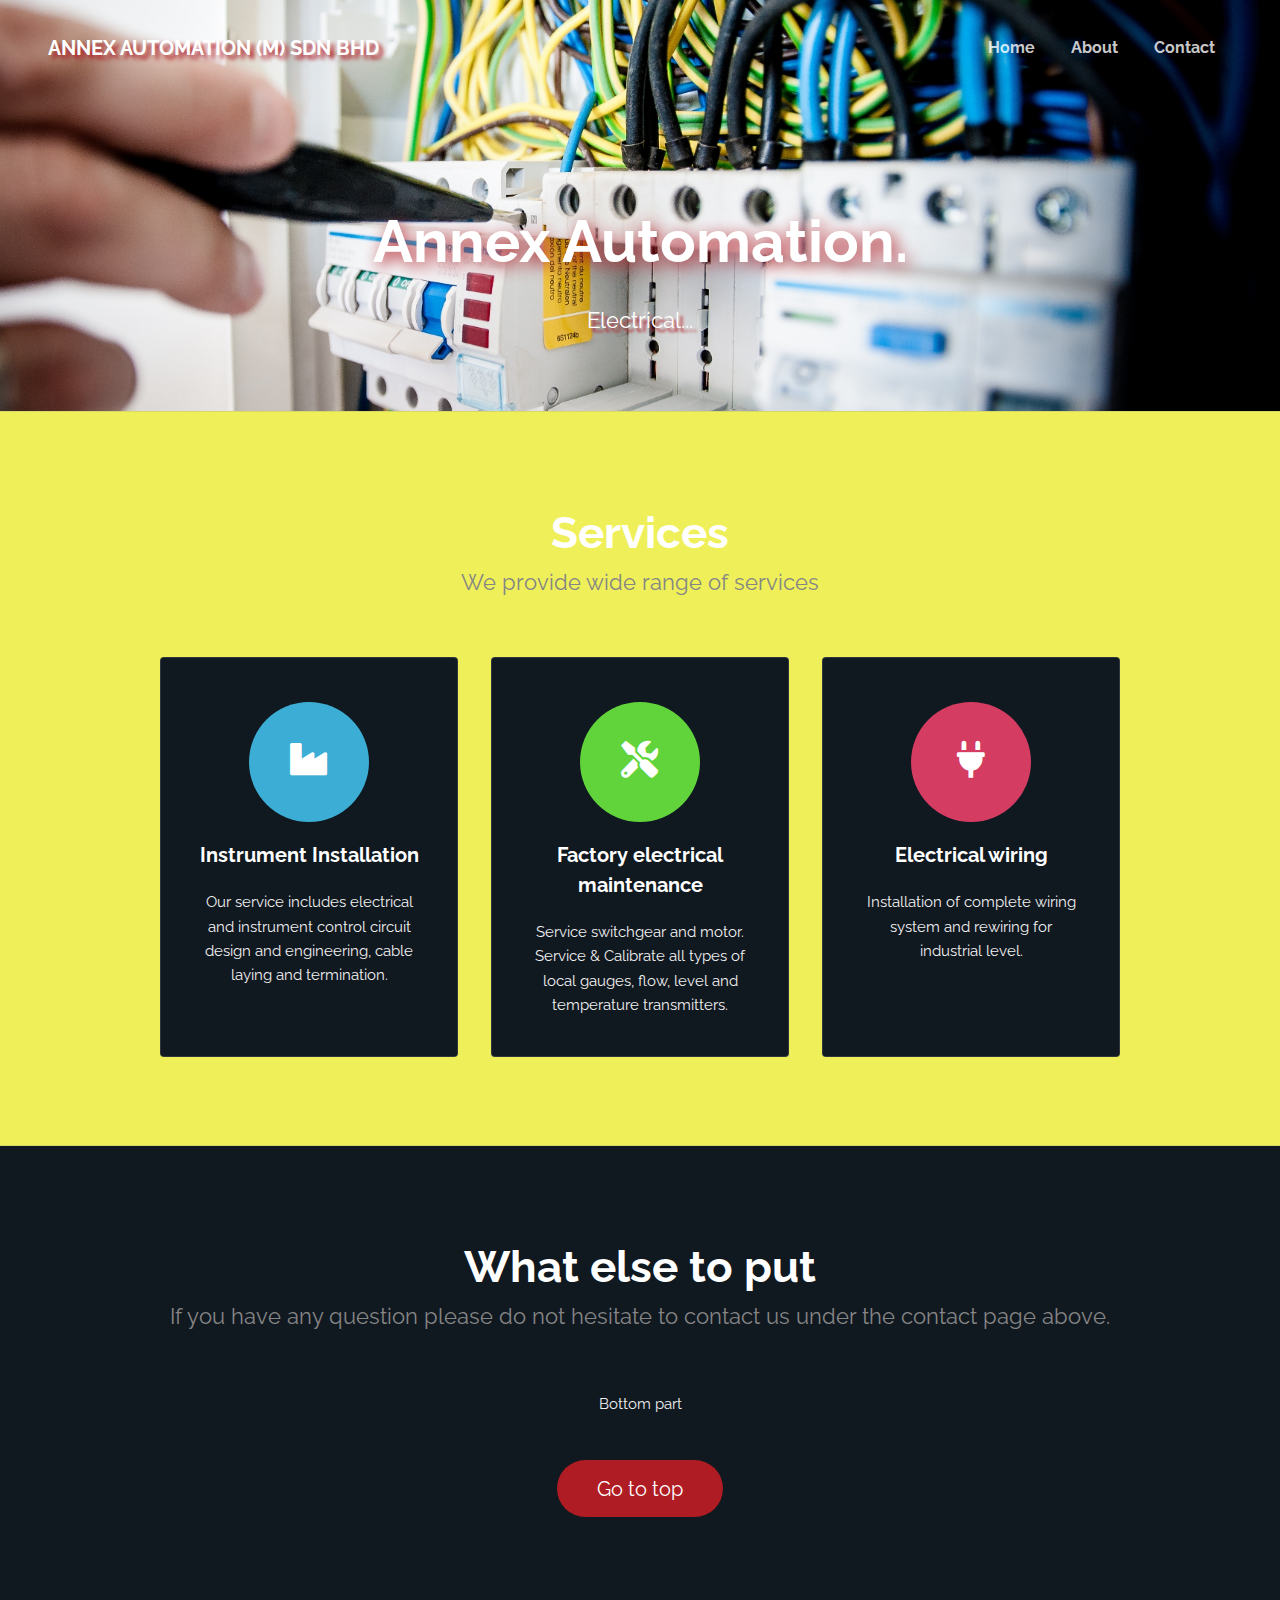
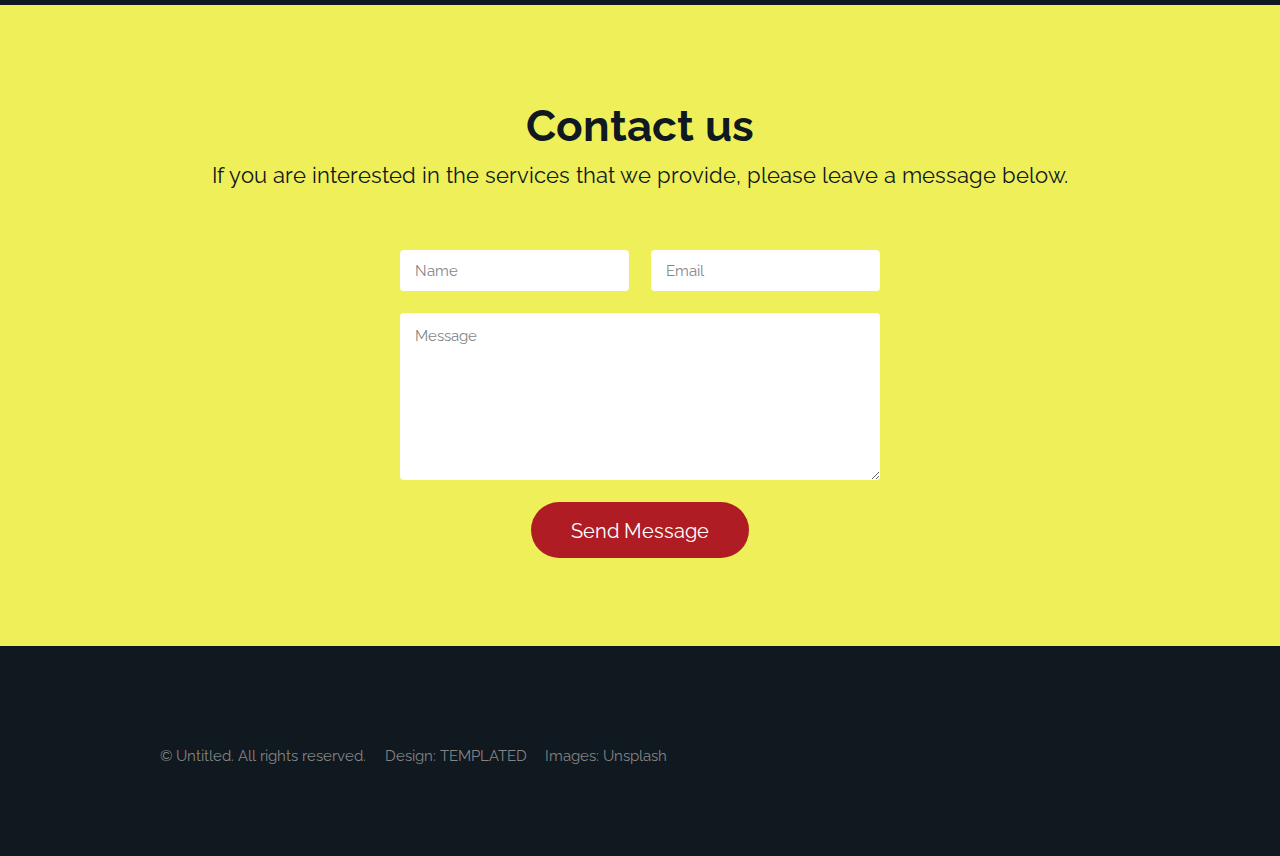
==== index.html @ 26c54d34 "add .gitignore file" ====
<!DOCTYPE html>
<!--
	Transit by TEMPLATED
	templated.co @templatedco
	Released for free under the Creative Commons Attribution 3.0 license (templated.co/license)
-->
<html lang="en">
	<head>
		<meta charset="UTF-8">
		<title>Annex Electrical </title>
		<meta http-equiv="content-type" content="text/html; charset=utf-8" />
		<meta name="description" content="" />
		<meta name="keywords" content="" />
		<!--[if lte IE 8]><script src="js/html5shiv.js"></script><![endif]-->
		<script src="js/jquery.min.js"></script>
		<script src="js/skel.min.js"></script>
		<script src="js/skel-layers.min.js"></script>
		<script src="js/init.js"></script>
		<noscript>
			<link rel="stylesheet" href="css/skel.css" />
			<link rel="stylesheet" href="css/style.css" />
			<link rel="stylesheet" href="css/style-xlarge.css" />
		</noscript>
		<link rel="stylesheet" href="fonts/fontawesome-free-5.13.1-web/css/all.css"> <!--load all styles -->
	</head>
	<body class="landing">

		<!-- Header -->
			<header id="header">
				<h1><a href="index.html">ANNEX AUTOMATION (M) SDN BHD</a></h1>
				<nav id="nav">
					<ul>
						<li><a href="index.html">Home</a></li>
						<li><a href="About.html">About</a></li>
						<li><a href="Contact.html">Contact</a></li>
					</ul>
				</nav>
			</header>

		<!-- Banner -->
			<section id="banner">
				<h2>Annex Automation.</h2>
				<p>Electrical...</p>
<!--				<ul class="actions">-->
<!--					<li>-->
<!--						<a href="#" class="button big">Lorem ipsum dol</a>-->
<!--					</li>-->
<!--				</ul>-->
<!--				ME: Remove the button in the middle, its useless-->

			</section>

		<!-- One -->
			<section id="one" class="wrapper style1 special">
				<div class="container">
					<header class="major">
						<h2>Services</h2>
						<p>We provide wide range of services</p>
					</header>
					<div class="row 150%">
						<div class="4u 12u$(medium)">
							<section class="box">
								<i class="falogo color1 fas fa-industry"></i>
								<h3> Instrument Installation</h3>
								<p>Our service includes electrical and instrument control circuit design and engineering, cable laying and termination.</p>
							</section>
						</div>
						<div class="4u 12u$(medium)">
							<section class="box">
								<i class="falogo color10 fas fa-tools"></i>
								<h3>Factory electrical maintenance</h3>
								<p>Service switchgear and motor. Service & Calibrate all types of local gauges, flow, level and temperature transmitters.</p>
							</section>
						</div>
						<div class="4u$ 12u$(medium)">
							<section class="box">
								<i class="falogo color6 fas fa-plug"></i>
								<h3>Electrical wiring</h3>
								<p>Installation of complete wiring system and rewiring for industrial level.</p>
							</section>
						</div>
					</div>
				</div>
			</section>

		<!-- Two -->
			<section id="two" class="wrapper style2 special">
				<div class="container">
					<header class="major">
						<h2>What else to put</h2>  <!-- Fill in -->
						<p>If you have any question please do not hesitate to contact us under the contact page above.</p>	<!-- Fill in -->
					</header>
<!--					<section class="profiles">  &lt;!&ndash; Stackholders Profile- Delete This?? &ndash;&gt;-->
<!--						<div class="row">-->
<!--							<section class="3u 6u(medium) 12u$(xsmall) profile">-->
<!--								<img src="images/profile_placeholder.gif" alt="" />-->
<!--								<h4>Lorem ipsum</h4>-->
<!--								<p>Lorem ipsum dolor</p>-->
<!--							</section>-->
<!--							<section class="3u 6u$(medium) 12u$(xsmall) profile">-->
<!--								<img src="images/profile_placeholder.gif" alt="" />-->
<!--								<h4>Voluptatem dolores</h4>-->
<!--								<p>Ullam nihil repudi</p>-->
<!--							</section>-->
<!--							<section class="3u 6u(medium) 12u$(xsmall) profile">-->
<!--								<img src="images/profile_placeholder.gif" alt="" />-->
<!--								<h4>Doloremque quo</h4>-->
<!--								<p>Harum corrupti quia</p>-->
<!--							</section>-->
<!--							<section class="3u$ 6u$(medium) 12u$(xsmall) profile">-->
<!--								<img src="images/profile_placeholder.gif" alt="" />-->
<!--								<h4>Voluptatem dicta</h4>-->
<!--								<p>Et natus sapiente</p>-->
<!--							</section>-->
<!--						</div>-->
<!--					</section>-->
					<footer>
						<p>Bottom part</p>
						<ul class="actions">
							<li>
								<a href="#" class="button big">Go to top</a> <!-- I think this is a GO TOP Button? -->	
							</li>
						</ul>
					</footer>
				</div>
			</section>

		<!-- Three -->
			<section id="three" class="wrapper style3 special">
				<div class="container">
					<header class="major">
						<h2>Contact us</h2>
						<p>If you are interested in the services that we provide, please leave a message below.</p>
					</header>
				</div>
				<div class="container 50%">
					<form action="form-to-email.php" method="post" name="myemailform">
						<div class="row uniform">
							<div class="6u 12u$(small)">
								<input name="name" id="name" value="" placeholder="Name" type="text">
							</div>
							<div class="6u$ 12u$(small)">
								<input name="email" id="email" value="" placeholder="Email" type="email">
							</div>
							<div class="12u$">
								<textarea name="message" id="message" placeholder="Message" rows="6"></textarea>
							</div>
							<div class="12u$">
								<ul class="actions">
									<li><input value="Send Message" class="special big" type="submit"></li>
								</ul>
							</div>
						</div>
					</form>
				</div>
			</section>

		<!-- Footer -->
			<footer id="footer">
				<div class="container">

					</section>
					<div class="row">
						<div class="8u 12u$(medium)">
							<ul class="copyright">
								<li>&copy; Untitled. All rights reserved.</li>
								<li>Design: <a href="http://templated.co">TEMPLATED</a></li>
								<li>Images: <a href="http://unsplash.com">Unsplash</a></li>
							</ul>
						</div>
					</div>
				</div>
			</footer>

	</body>
</html>
---- css/skel.css ----
/* Resets (http://meyerweb.com/eric/tools/css/reset/ | v2.0 | 20110126 | License: none (public domain)) */

	html,body,div,span,applet,object,iframe,h1,h2,h3,h4,h5,h6,p,blockquote,pre,a,abbr,acronym,address,big,cite,code,del,dfn,em,img,ins,kbd,q,s,samp,small,strike,strong,sub,sup,tt,var,b,u,i,center,dl,dt,dd,ol,ul,li,fieldset,form,label,legend,table,caption,tbody,tfoot,thead,tr,th,td,article,aside,canvas,details,embed,figure,figcaption,footer,header,hgroup,menu,nav,output,ruby,section,summary,time,mark,audio,video{margin:0;padding:0;border:0;font-size:100%;font:inherit;vertical-align:baseline;}article,aside,details,figcaption,figure,footer,header,hgroup,menu,nav,section{display:block;}body{line-height:1;}ol,ul{list-style:none;}blockquote,q{quotes:none;}blockquote:before,blockquote:after,q:before,q:after{content:'';content:none;}table{border-collapse:collapse;border-spacing:0;}body{-webkit-text-size-adjust:none}

/* Box Model */

	*, *:before, *:after {
		-moz-box-sizing: border-box;
		-webkit-box-sizing: border-box;
		box-sizing: border-box;
	}

/* Container */

	.container {
		margin-left: auto;
		margin-right: auto;

		/* width: (containers) */
		width: 1200px;
	}

	/* Modifiers */

		/* 125% */
			.container.\31 25\25 {
				width: 100%;

				/* max-width: (containers * 1.25) */
				max-width: 1500px;

				/* min-width: (containers) */
				min-width: 1200px;
			}

		/* 75% */
			.container.\37 5\25 {

				/* width: (containers * 0.75) */
				width: 900px;

			}

		/* 50% */
			.container.\35 0\25 {

				/* width: (containers * 0.50) */
				width: 600px;

			}

		/* 25% */
			.container.\32 5\25 {

				/* width: (containers * 0.25) */
				width: 300px;

			}

/* Grid */

	.row {
		border-bottom: solid 1px transparent;
	}

	.row > * {
		float: left;
	}

	.row:after, .row:before {
		content: '';
		display: block;
		clear: both;
		height: 0;
	}

	.row.uniform > * > :first-child {
		margin-top: 0;
	}

	.row.uniform > * > :last-child {
		margin-bottom: 0;
	}

	/* Gutters */

		/* Normal */

			.row > * {
				/* padding: (gutters.horizontal) 0 0 (gutters.vertical) */
				padding: 0 0 0 2em;
			}

			.row {
				/* margin: -(gutters.horizontal) 0 -1px -(gutters.vertical) */
				margin: 0 0 -1px -2em;
			}

			.row.uniform > * {
				/* padding: (gutters.vertical) 0 0 (gutters.vertical) */
				padding: 2em 0 0 2em;
			}

			.row.uniform {
				/* margin: -(gutters.vertical) 0 -1px -(gutters.vertical) */
				margin: -2em 0 -1px -2em;
			}

		/* 200% */

			.row.\32 00\25 > * {
				/* padding: (gutters.horizontal) 0 0 (gutters.vertical) */
				padding: 0 0 0 4em;
			}

			.row.\32 00\25 {
				/* margin: -(gutters.horizontal) 0 -1px -(gutters.vertical) */
				margin: 0 0 -1px -4em;
			}

			.row.uniform.\32 00\25 > * {
				/* padding: (gutters.vertical) 0 0 (gutters.vertical) */
				padding: 4em 0 0 4em;
			}

			.row.uniform.\32 00\25 {
				/* margin: -(gutters.vertical) 0 -1px -(gutters.vertical) */
				margin: -4em 0 -1px -4em;
			}

		/* 150% */

			.row.\31 50\25 > * {
				/* padding: (gutters.horizontal) 0 0 (gutters.vertical) */
				padding: 0 0 0 1.5em;
			}

			.row.\31 50\25 {
				/* margin: -(gutters.horizontal) 0 -1px -(gutters.vertical) */
				margin: 0 0 -1px -1.5em;
			}

			.row.uniform.\31 50\25 > * {
				/* padding: (gutters.vertical) 0 0 (gutters.vertical) */
				padding: 1.5em 0 0 1.5em;
			}

			.row.uniform.\31 50\25 {
				/* margin: -(gutters.vertical) 0 -1px -(gutters.vertical) */
				margin: -1.5em 0 -1px -1.5em;
			}

		/* 50% */

			.row.\35 0\25 > * {
				/* padding: (gutters.horizontal) 0 0 (gutters.vertical) */
				padding: 0 0 0 1em;
			}

			.row.\35 0\25 {
				/* margin: -(gutters.horizontal) 0 -1px -(gutters.vertical) */
				margin: 0 0 -1px -1em;
			}

			.row.uniform.\35 0\25 > * {
				/* padding: (gutters.vertical) 0 0 (gutters.vertical) */
				padding: 1em 0 0 1em;
			}

			.row.uniform.\35 0\25 {
				/* margin: -(gutters.vertical) 0 -1px -(gutters.vertical) */
				margin: -1em 0 -1px -1em;
			}

		/* 25% */

			.row.\32 5\25 > * {
				/* padding: (gutters.horizontal) 0 0 (gutters.vertical) */
				padding: 0 0 0 0.5em;
			}

			.row.\32 5\25 {
				/* margin: -(gutters.horizontal) 0 -1px -(gutters.vertical) */
				margin: 0 0 -1px -0.5em;
			}

			.row.uniform.\32 5\25 > * {
				/* padding: (gutters.vertical) 0 0 (gutters.vertical) */
				padding: 0.5em 0 0 0.5em;
			}

			.row.uniform.\32 5\25 {
				/* margin: -(gutters.vertical) 0 -1px -(gutters.vertical) */
				margin: -0.5em 0 -1px -0.5em;
			}

		/* 0% */

			.row.\30 \25 > * {
				padding: 0;
			}

			.row.\30 \25 {
				margin: 0 0 -1px 0;
			}

	/* Cells */

		.\31 2u, .\31 2u\24 { width: 100%; clear: none; margin-left: 0; }
		.\31 1u, .\31 1u\24 { width: 91.6666666667%; clear: none; margin-left: 0; }
		.\31 0u, .\31 0u\24 { width: 83.3333333333%; clear: none; margin-left: 0; }
		.\39 u, .\39 u\24 { width: 75%; clear: none; margin-left: 0; }
		.\38 u, .\38 u\24 { width: 66.6666666667%; clear: none; margin-left: 0; }
		.\37 u, .\37 u\24 { width: 58.3333333333%; clear: none; margin-left: 0; }
		.\36 u, .\36 u\24 { width: 50%; clear: none; margin-left: 0; }
		.\35 u, .\35 u\24 { width: 41.6666666667%; clear: none; margin-left: 0; }
		.\34 u, .\34 u\24 { width: 33.3333333333%; clear: none; margin-left: 0; }
		.\33 u, .\33 u\24 { width: 25%; clear: none; margin-left: 0; }
		.\32 u, .\32 u\24 { width: 16.6666666667%; clear: none; margin-left: 0; }
		.\31 u, .\31 u\24 { width: 8.3333333333%; clear: none; margin-left: 0; }

		.\31 2u\24 + *,
		.\31 1u\24 + *,
		.\31 0u\24 + *,
		.\39 u\24 + *,
		.\38 u\24 + *,
		.\37 u\24 + *,
		.\36 u\24 + *,
		.\35 u\24 + *,
		.\34 u\24 + *,
		.\33 u\24 + *,
		.\32 u\24 + *,
		.\31 u\24 + * {
			clear: left;
		}

		.\-11u { margin-left: 91.6666666667% }
		.\-10u { margin-left: 83.3333333333% }
		.\-9u { margin-left: 75% }
		.\-8u { margin-left: 66.6666666667% }
		.\-7u { margin-left: 58.3333333333% }
		.\-6u { margin-left: 50% }
		.\-5u { margin-left: 41.6666666667% }
		.\-4u { margin-left: 33.3333333333% }
		.\-3u { margin-left: 25% }
		.\-2u { margin-left: 16.6666666667% }
		.\-1u { margin-left: 8.3333333333% }
---- css/style.css ----
@charset "UTF-8";
@import url(font-awesome.min.css);
@import url(http://fonts.googleapis.com/css?family=Raleway:700,400);

/*
	Transit by TEMPLATED
	templated.co @templatedco
	Released for free under the Creative Commons Attribution 3.0 license (templated.co/license)
*/

/* Basic */

	body {
		background: #fff;
	}

		body.is-loading *, body.is-loading *:before, body.is-loading *:after {
			-moz-animation: none !important;
			-webkit-animation: none !important;
			-o-animation: none !important;
			-ms-animation: none !important;
			animation: none !important;
			-moz-transition: none !important;
			-webkit-transition: none !important;
			-o-transition: none !important;
			-ms-transition: none !important;
			transition: none !important;
		}

	body, input, select, textarea {
		/*color: #444; This IS ORI*/
		color: #f0f0f0;
		font-family: "Raleway", Helvetica, sans-serif;
		font-size: 13pt;
		font-weight: 400;
		line-height: 1.65em;
	}

	a {
		color: #383b43;
		text-decoration: none;
	}

		a:active, a:hover {
			text-decoration: underline;
		}

	strong, b {
		color: #474747;
		font-weight: 700;
	}

	em, i {
		font-style: italic;
	}

	p {
		margin: 0 0 2em 0;
	}

	h1, h2, h3, h4, h5, h6 {
		color: #474747;
		font-weight: 700;
		line-height: 1em;
		margin: 0 0 1em 0;
	}

	.major h2{
		color: #ffffff;
	}

		h1 a, h2 a, h3 a, h4 a, h5 a, h6 a {
			color: inherit;
			text-decoration: none;
		}

	h2 {
		font-size: 1.75em;
		line-height: 1.5em;
	}

	h3 {
		font-size: 1.35em;
		line-height: 1.5em;
	}

	h4 {
		font-size: 1.1em;
		line-height: 1.5em;
	}

	h5 {
		font-size: 0.9em;
		line-height: 1.5em;
	}

	h6 {
		font-size: 0.7em;
		line-height: 1.5em;
	}

	sub {
		font-size: 0.8em;
		position: relative;
		top: 0.5em;
	}

	sup {
		font-size: 0.8em;
		position: relative;
		top: -0.5em;
	}

	hr {
		border: 0;
		border-bottom: solid 1px rgba(144, 144, 144, 0.25);
		margin: 2em 0;
	}

		hr.major {
			margin: 3em 0;
		}

	blockquote {
		border-left: solid 4px rgba(144, 144, 144, 0.25);
		font-style: italic;
		margin: 0 0 2em 0;
		padding: 0.5em 0 0.5em 2em;
	}

	code {
		background: rgba(144, 144, 144, 0.075);
		border-radius: 4px;
		border: solid 1px rgba(144, 144, 144, 0.25);
		font-family: "Courier New", monospace;
		font-size: 0.9em;
		margin: 0 0.25em;
		padding: 0.25em 0.65em;
	}

	pre {
		-webkit-overflow-scrolling: touch;
		font-family: "Courier New", monospace;
		font-size: 0.9em;
		margin: 0 0 2em 0;
	}

		pre code {
			display: block;
			line-height: 1.75em;
			padding: 1em 1.5em;
			overflow-x: auto;
		}

	.align-left {
		text-align: left;
	}

	.align-center {
		text-align: center;
	}

	.align-right {
		text-align: right;
	}

/* Section/Article */

	section.special, article.special {
		text-align: center;
	}

	header p {
		color: #858585;
		/*color: #ffffff;*/
		position: relative;
		margin: 0 0 1.5em 0;
	}

	header h2 + p {
		font-size: 1.25em;
		margin-top: -1em;
		line-height: 1.5em;
	}

	header h3 + p {
		font-size: 1.1em;
		margin-top: -0.8em;
		line-height: 1.5em;
	}

	header h4 + p,
	header h5 + p,
	header h6 + p {
		font-size: 0.9em;
		margin-top: -0.6em;
		line-height: 1.5em;
	}

	header.major {
		text-align: center;
		margin-bottom: 4em;
	}

		header.major h2 {
			font-size: 3em;
			margin-bottom: 0.5em;
		}

		header.major p {
			font-size: 1.5em;
		}



/* Form */
	
	form {
		margin: 0 0 2em 0;
	}

	label {
		color: #474747;
		display: block;
		font-size: 0.9em;
		font-weight: 700;
		margin: 0 0 1em 0;
	}

	input[type="text"],
	input[type="password"],
	input[type="email"],
	select,
	textarea {
		-moz-appearance: none;
		-webkit-appearance: none;
		-o-appearance: none;
		-ms-appearance: none;
		appearance: none;
		background: rgba(144, 144, 144, 0.075);
		border-radius: 4px;
		border: none;
		color: inherit;
		display: block;
		outline: 0;
		padding: 0 1em;
		text-decoration: none;
		width: 100%;
	}

		input[type="text"]:invalid,
		input[type="password"]:invalid,
		input[type="email"]:invalid,
		select:invalid,
		textarea:invalid {
			box-shadow: none;
		}

		input[type="text"]:focus,
		input[type="password"]:focus,
		input[type="email"]:focus,
		select:focus,
		textarea:focus {
			border-color: #383b43;
			box-shadow: 0 0 0 1px #383b43;
		}

	.select-wrapper {
		text-decoration: none;
		display: block;
		position: relative;
	}

		.select-wrapper:before {
			content: "";
			-moz-osx-font-smoothing: grayscale;
			-webkit-font-smoothing: antialiased;
			font-family: FontAwesome;
			font-style: normal;
			font-weight: normal;
			text-transform: none !important;
		}

		.select-wrapper:before {
			color: rgba(144, 144, 144, 0.25);
			display: block;
			height: 2.75em;
			line-height: 2.75em;
			pointer-events: none;
			position: absolute;
			right: 0;
			text-align: center;
			top: 0;
			width: 2.75em;
		}

		.select-wrapper select::-ms-expand {
			display: none;
		}

	input[type="text"],
	input[type="password"],
	input[type="email"],
	select {
		height: 2.75em;
	}

	textarea {
		padding: 0.75em 1em;
	}

	input[type="checkbox"],
	input[type="radio"] {
		-moz-appearance: none;
		-webkit-appearance: none;
		-o-appearance: none;
		-ms-appearance: none;
		appearance: none;
		display: block;
		float: left;
		margin-right: -2em;
		opacity: 0;
		width: 1em;
		z-index: -1;
	}

		input[type="checkbox"] + label,
		input[type="radio"] + label {
			text-decoration: none;
			color: #444;
			cursor: pointer;
			display: inline-block;
			font-size: 1em;
			font-weight: 400;
			padding-left: 2.4em;
			padding-right: 0.75em;
			position: relative;
		}

			input[type="checkbox"] + label:before,
			input[type="radio"] + label:before {
				-moz-osx-font-smoothing: grayscale;
				-webkit-font-smoothing: antialiased;
				font-family: FontAwesome;
				font-style: normal;
				font-weight: normal;
				text-transform: none !important;
			}

			input[type="checkbox"] + label:before,
			input[type="radio"] + label:before {
				background: rgba(144, 144, 144, 0.075);
				border-radius: 4px;
				border: solid 1px rgba(144, 144, 144, 0.25);
				content: '';
				display: inline-block;
				height: 1.65em;
				left: 0;
				line-height: 1.58125em;
				position: absolute;
				text-align: center;
				top: 0;
				width: 1.65em;
			}

		input[type="checkbox"]:checked + label:before,
		input[type="radio"]:checked + label:before {
			background: #3cadd4;
			border-color: #3cadd4;
			color: #ffffff;
			content: '\f00c';
		}

		input[type="checkbox"]:focus + label:before,
		input[type="radio"]:focus + label:before {
			border-color: #383b43;
			box-shadow: 0 0 0 1px #383b43;
		}

	input[type="checkbox"] + label:before {
		border-radius: 4px;
	}

	input[type="radio"] + label:before {
		border-radius: 100%;
	}

	::-webkit-input-placeholder {
		color: #858585 !important;
		opacity: 1.0;
	}

	:-moz-placeholder {
		color: #858585 !important;
		opacity: 1.0;
	}

	::-moz-placeholder {
		color: #858585 !important;
		opacity: 1.0;
	}

	:-ms-input-placeholder {
		color: #858585 !important;
		opacity: 1.0;
	}

	.formerize-placeholder {
		color: #858585 !important;
		opacity: 1.0;
	}

/* Box */

	.box {
		border-radius: 4px;
		border: solid 1px rgba(144, 144, 144, 0.25);
		margin-bottom: 2em;
		padding: 1.5em;
		height: 25rem;
	}

		.box > :last-child,
		.box > :last-child > :last-child,
		.box > :last-child > :last-child > :last-child {
			margin-bottom: 0;
		}

		.box.alt {
			border: 0;
			border-radius: 0;
			padding: 0;
		}

/* Icon */

	.icon {
		text-decoration: none;
		border-bottom: none;
		position: relative;
	}

		.icon:before {
			-moz-osx-font-smoothing: grayscale;
			-webkit-font-smoothing: antialiased;
			font-family: FontAwesome;
			font-style: normal;
			font-weight: normal;
			text-transform: none !important;
		}

		.icon:active, .icon:hover {
			text-decoration: none;
		}

		.icon > .label {
			display: none;
		}

		.icon.rounded {
			background-color: #383b43;
			border-radius: 100%;
			color: #ffffff;
			display: inline-block;
			height: 3.25em;
			line-height: 3.25em;
			text-align: center;
			width: 3.25em;
		}

			.icon.rounded.big {
				font-size: 2.5em;
				margin-bottom: 0.5em;
			}

			.color1 {
				background-color: #3cadd4;
			}

			.icon.rounded.color1 {
				background-color: #3cadd4;
			}

			.icon.rounded.color2 {
				background-color: #3c61d4;
			}

			.icon.rounded.color3 {
				background-color: #633cd4;
			}

			.icon.rounded.color4 {
				background-color: #af3cd4;
			}

			.icon.rounded.color5 {
				background-color: #d43cad;
			}

			.icon.rounded.color6 {
				background-color: #d43c61;
			}

			.color6 {
				background-color: #d43c61;
			}

			.icon.rounded.color7 {
				background-color: #d4633c;
			}

			.icon.rounded.color8 {
				background-color: #d4af3c;
			}

			.icon.rounded.color9 {
				background-color: #add43c;
			}

			.icon.rounded.color10 {
				background-color: #61d43c;
			}

			.color10 {
				background-color: #61d43c;
			}

			.icon.rounded.fa-twitter {
				background-color: #2daae4;
			}

			.icon.rounded.fa-facebook {
				background-color: #39599f;
			}

			.icon.rounded.fa-google-plus {
				background-color: #c91e1f;
			}

			.icon.rounded.fa-dribbble {
				background-color: #c4376b;
			}

			.icon.rounded.fa-tumblr, .icon.rounded.fa-linkedin {
				background-color: #31516a;
			}

			.icon.rounded.fa-rss {
				background-color: #f2600b;
			}

			.falogo {
				text-decoration: none;
				border-bottom: none;
				position: relative;

				-moz-osx-font-smoothing: grayscale;
				-webkit-font-smoothing: antialiased;
				font-style: normal;
				font-weight: normal;
				text-transform: none !important;

				font-size: 2.31rem;
				color: #ffffff;
				/*border: 1px solid red;*/
				/*background-color: #3cadd4;*/
				border-radius: 100%;

				display: inline-block;
				height: 3.25em;
				line-height: 3.25em;
				text-align: center;
				width: 3.25em;

				padding: 40px 0;
				margin-bottom: 0.5em;
			}
			/*Me: Added latest version of font awesome*/

/* Image */

	.image {
		border-radius: 4px;
		border: 0;
		display: inline-block;
		position: relative;
	}

		.image img {
			border-radius: 4px;
			display: block;
		}

		.image.left {
			float: left;
			padding: 0 1.5em 1em 0;
			top: 0.25em;
		}

		.image.right {
			float: right;
			padding: 0 0 1em 1.5em;
			top: 0.25em;
		}

		.image.left, .image.right {
			max-width: 40%;
		}

			.image.left img, .image.right img {
				width: 100%;
			}

		.image.fit {
			display: block;
			margin: 0 0 2em 0;
			width: 100%;
		}

			.image.fit img {
				width: 100%;
			}

/* List */

	ol {
		list-style: decimal;
		margin: 0 0 2em 0;
		padding-left: 1.25em;
	}

		ol li {
			padding-left: 0.25em;
		}

	ul {
		list-style: disc;
		margin: 0 0 2em 0;
		padding-left: 1em;
	}

		ul li {
			padding-left: 0.5em;
		}

		ul.alt {
			list-style: none;
			padding-left: 0;
		}

			ul.alt li {
				border-top: solid 1px rgba(144, 144, 144, 0.25);
				padding: 0.5em 0;
			}

				ul.alt li:first-child {
					border-top: 0;
					padding-top: 0;
				}

		ul.unstyled {
			list-style: none;
			padding-left: 0;
		}

			ul.unstyled li {
				padding: 0.4em 0;
			}

		ul.icons {
			cursor: default;
			list-style: none;
			padding-left: 0;
		}

			ul.icons li {
				display: inline-block;
				padding: 0 1em 0 0;
			}

				ul.icons li:last-child {
					padding-right: 0;
				}

				ul.icons li .icon:before {
					font-size: 2em;
				}

		ul.actions {
			cursor: default;
			list-style: none;
			padding-left: 0;
		}

			ul.actions li {
				display: inline-block;
				padding: 0 1em 0 0;
				vertical-align: middle;
			}

				ul.actions li:last-child {
					padding-right: 0;
				}

			ul.actions.small li {
				padding: 0 0.5em 0 0;
			}

			ul.actions.vertical li {
				display: block;
				padding: 1em 0 0 0;
			}

				ul.actions.vertical li:first-child {
					padding-top: 0;
				}

				ul.actions.vertical li > * {
					margin-bottom: 0;
				}

			ul.actions.vertical.small li {
				padding: 0.5em 0 0 0;
			}

				ul.actions.vertical.small li:first-child {
					padding-top: 0;
				}

			ul.actions.fit {
				display: table;
				margin-left: -1em;
				padding: 0;
				table-layout: fixed;
				width: calc(100% + 1em);
			}

				ul.actions.fit li {
					display: table-cell;
					padding: 0 0 0 1em;
				}

					ul.actions.fit li > * {
						margin-bottom: 0;
					}

				ul.actions.fit.small {
					margin-left: -0.5em;
					width: calc(100% + 0.5em);
				}

					ul.actions.fit.small li {
						padding: 0 0 0 0.5em;
					}

	dl {
		margin: 0 0 2em 0;
	}

/* Table */

	.table-wrapper {
		-webkit-overflow-scrolling: touch;
		overflow-x: auto;
	}

	table {
		margin: 0 0 2em 0;
		width: 100%;
	}

		table tbody tr {
			border: solid 1px rgba(144, 144, 144, 0.25);
			border-left: 0;
			border-right: 0;
		}

			table tbody tr:nth-child(2n + 1) {
				background-color: rgba(144, 144, 144, 0.075);
			}

		table td {
			padding: 0.75em 0.75em;
		}

		table th {
			color: #474747;
			font-size: 0.9em;
			font-weight: 700;
			padding: 0 0.75em 0.75em 0.75em;
			text-align: left;
		}

		table thead {
			border-bottom: solid 2px rgba(144, 144, 144, 0.25);
		}

		table tfoot {
			border-top: solid 2px rgba(144, 144, 144, 0.25);
		}

		table.alt {
			border-collapse: separate;
		}

			table.alt tbody tr td {
				border: solid 1px rgba(144, 144, 144, 0.25);
				border-left-width: 0;
				border-top-width: 0;
			}

				table.alt tbody tr td:first-child {
					border-left-width: 1px;
				}

			table.alt tbody tr:first-child td {
				border-top-width: 1px;
			}

			table.alt thead {
				border-bottom: 0;
			}

			table.alt tfoot {
				border-top: 0;
			}

/* Button */

	input[type="submit"],
	input[type="reset"],
	input[type="button"],
	.button {
		-moz-appearance: none;
		-webkit-appearance: none;
		-o-appearance: none;
		-ms-appearance: none;
		appearance: none;
		-moz-transition: background-color 0.2s ease-in-out, color 0.2s ease-in-out;
		-webkit-transition: background-color 0.2s ease-in-out, color 0.2s ease-in-out;
		-o-transition: background-color 0.2s ease-in-out, color 0.2s ease-in-out;
		-ms-transition: background-color 0.2s ease-in-out, color 0.2s ease-in-out;
		transition: background-color 0.2s ease-in-out, color 0.2s ease-in-out;
		/*background-color: #3cadd4; THIS IS ORI*/
		background-color: 	rgb(175, 28, 36);

		border-radius: 30px;
		border: 0;
		color: #ffffff !important;
		cursor: pointer;
		display: inline-block;
		font-weight: 400;
		height: 2.85em;
		line-height: 2.95em;
		padding: 0 2em;
		text-align: center;
		text-decoration: none;
		white-space: nowrap;
	}

		input[type="submit"]:hover,
		input[type="reset"]:hover,
		input[type="button"]:hover{
			/*background-color: #51b6d9; This IS ORI*/
			background-color: #ffffff;
			text-decoration: none;
		}

		input[type="submit"]:active,
		input[type="reset"]:active,
		input[type="button"]:active{
			/*background-color: #51b6d9; This IS ORI*/
			background-color: #ffffff;
			text-decoration: none;
		}

		/*Me: .button:hover .button:active removed from above two*/

		.button:hover, .button:active {
			text-decoration: none;
			opacity:0.8;
		}

		input[type="submit"].icon,
		input[type="reset"].icon,
		input[type="button"].icon,
		.button.icon {
			padding-left: 1.35em;
		}

			input[type="submit"].icon:before,
			input[type="reset"].icon:before,
			input[type="button"].icon:before,
			.button.icon:before {
				margin-right: 0.5em;
			}

		input[type="submit"].fit,
		input[type="reset"].fit,
		input[type="button"].fit,
		.button.fit {
			display: block;
			margin: 0 0 1em 0;
			width: 100%;
		}

		input[type="submit"].small,
		input[type="reset"].small,
		input[type="button"].small,
		.button.small {
			font-size: 0.8em;
		}

		input[type="submit"].big,
		input[type="reset"].big,
		input[type="button"].big,
		.button.big {
			font-size: 1.35em;
		}

		input[type="submit"].alt,
		input[type="reset"].alt,
		input[type="button"].alt,
		.button.alt {
			background-color: transparent;
			box-shadow: inset 0 0 0 2px rgba(144, 144, 144, 0.25);
			color: #474747 !important;
		}

			input[type="submit"].alt:hover,
			input[type="reset"].alt:hover,
			input[type="button"].alt:hover,
			.button.alt:hover {
				background-color: rgba(144, 144, 144, 0.075);
			}

			input[type="submit"].alt:active,
			input[type="reset"].alt:active,
			input[type="button"].alt:active,
			.button.alt:active {
				background-color: rgba(144, 144, 144, 0.2);
			}

			input[type="submit"].alt.icon:before,
			input[type="reset"].alt.icon:before,
			input[type="button"].alt.icon:before,
			.button.alt.icon:before {
				color: #858585;
			}

		input[type="submit"].special,
		input[type="reset"].special,
		input[type="button"].special,
		button.special{
			/*background-color: #383b43; This IS ORI*/
			background-color: rgb(175, 28, 36);
			color: #ffffff !important;
		}


			input[type="submit"].special:hover,
			input[type="reset"].special:hover,
			input[type="button"].special:hover,
			.button.special:hover {
				/*background-color: #444751; This is ORI*/
				border: solid 2px #2c2f35;
			}

			input[type="submit"].special:active,
			input[type="reset"].special:active,
			input[type="button"].special:active,
			.button.special:active {
				background-color: #2c2f35;
			}

		input[type="submit"].disabled, input[type="submit"]:disabled,
		input[type="reset"].disabled,
		input[type="reset"]:disabled,
		input[type="button"].disabled,
		input[type="button"]:disabled,
		.button.disabled,
		.button:disabled {
			background-color: #444 !important;
			box-shadow: inset 0 -0.15em 0 0 rgba(0, 0, 0, 0.15);
			color: #fff !important;
			cursor: default;
			opacity: 0.25;
		}

/* Header */

	body.landing #header {
		background-color: transparent;
		left: 0;
		position: absolute;
		top: 0;
	}

		body.landing #header nav a {
			color: rgba(255, 255, 255,0.8);
		}

	#header {
		background-color: #383b43;
		color: #ffffff;
		cursor: default;
		font-size: 1.1em;
		height: 6em;
		line-height: 6em;
		width: 100%;
		z-index: 10000;
	}

		#header h1 {
			color: #ffffff	;
			text-shadow: 4px 4px 4px rgb(175, 28, 36) ;
			font-size: 1.rem;
			height: inherit;
			left: 3em;
			line-height: inherit;
			margin: 0;
			padding: 0;
			position: absolute;
		}

			#header h1 a {
				font-size: 1.25em;
			}

		#header nav {
			height: inherit;
			line-height: inherit;
			position: absolute;
			right: 4em;
			vertical-align: middle;
			font-weight: bold;

		}

			#header nav > ul {
				list-style: none;
				margin: 0;
				padding-left: 0;
			}

				#header nav > ul > li {
					border-radius: 4px;
					display: inline-block;
					margin-left: 2em;
					padding-left: 0;
				}

					#header nav > ul > li a {
						-moz-transition: color 0.2s ease-in-out;
						-webkit-transition: color 0.2s ease-in-out;
						-o-transition: color 0.2s ease-in-out;
						-ms-transition: color 0.2s ease-in-out;
						transition: color 0.2s ease-in-out;
						/*color: #cdced0;*/
						color: #ffffff;
						display: inline-block;
						text-decoration: none;
					}

						#header nav > ul > li a:active, #header nav > ul > li a:hover {
							color: 	rgb(175, 28, 36);
							text-shadow: 2px 4px 3px  rgba(0,0,0,0.3);
						}

					#header nav > ul > li:first-child {
						margin-left: 0;
					}

					#header nav > ul > li .button {
						background-color: #fff;
						color: #444 !important;
						height: 2.25em;
						line-height: 2.25em;
						margin-bottom: 0;
						padding: 0 1em;
						position: relative;
						top: -0.075em;
						vertical-align: middle;
					}
					/*Me:Cant find .button */

		#header .container {
			position: relative;
		}

			#header .container h1 {
				left: 0;
			}

			#header .container nav {
				right: 0;
			}

			.major2{
				color: black;
				/*text-indent: 30pt;*/
				font-size:1.3rem ;
				font-family: Georgia;
				line-height: 1.5;
			}

			.major2cert{
				color: black;
				font-size:1.3rem ;
				font-family: Georgia;
				line-height: 1.2;
			}

			/*Me: Added anbove*/


/* Banner */

	#banner {
		padding: 14em 0em 14em;
		text-align: center;
		background-image: url(../images/close-up-of-telephone-booth-257736.jpg);
		background-position: center center;
		background-size: cover;
		height: 20rem;
	}

	/*#banner::before{*/
	/*	content: "";*/
	/*	position: absolute;*/
	/*	top: 0px;*/
	/*	right: 0px;*/
	/*	bottom: 0px;*/
	/*	left: 0px;*/
	/*	opacity: 0.1%;*/
	/*}*/

	/*Me: I tried to create a pseudo child, so that I can change the background image opacity )and background image only), but I failed */

		#banner :last-child {
			margin-bottom: 0;
		}

		#banner h2 {
			color: #ffffff;
			text-shadow: 4px 4px 16px  rgb(175, 28, 36);
			font-size: 4em;
			line-height: 1.25em;
			margin: 0 0 0.5em 0;
			padding: 0;
		}

		#banner p {
			color: #ffffff;
			text-shadow: 4px 4px 3px  rgb(175, 28, 36);
			font-size: 1.5em;
			margin-bottom: 1.75em;
		}

/* Wrapper */

	.wrapper {
		padding: 6em 0em 4em;
		/* Style 1 Wrapper */
		/* Style 2 Wrapper */
		/* Style 3 Wrapper */
	}

		.wrapper.style1 {
			/*background-color: #F5F5F5; This IS ORI*/
			background-color: #FEE715FF;
			border-bottom: 1px solid rgba(144, 144, 144, 0.25);
			border-top: 1px solid rgba(144, 144, 144, 0.25);
		}

			.wrapper.style1 .box {
				/*background-color: #fff; This IS ORI*/
				background-color: #101820FF;
				padding: 3em 2.5em;
			}

				.wrapper.style1 .box h2, .wrapper.style1 .box h3, .wrapper.style1 .box h4, .wrapper.style1 .box h5, .wrapper.style1 .box h6 {
					/*color: #858585;*/
					color: #ffffff;
				}

				.wrapper.special{
					background-color: #101820FF;
				}

				.wrapper.style1 {
					/*background-color: #F5F5F5; This IS ORI*/
					background-color: #EFF059;
				}

		/*.wrapper.style2 .profiles {*/
		/*	border-bottom: 1px solid rgba(144, 144, 144, 0.25);*/
		/*	border-top: 1px solid rgba(144, 144, 144, 0.25);*/
		/*	margin-bottom: 4em;*/
		/*	padding-top: 4em;*/
		/*}*/

		/*.wrapper.style2 .profile {*/
		/*	margin-bottom: 2em;*/
		/*	text-align: left;*/
		/*}*/

		/*	.wrapper.style2 .profile img {*/
		/*		border-radius: 50%;*/
		/*		float: left;*/
		/*		margin-bottom: 1em;*/
		/*		margin-right: 1em;*/
		/*	}*/

		/*	.wrapper.style2 .profile h4 {*/
		/*		margin-bottom: 0;*/
		/*		margin-top: 1em;*/
		/*	}*/
		/*Me: no need profile*/

		.wrapper.style2 footer {
			margin-left: auto;
			margin-right: auto;
			width: 70%;

		}

			.wrapper.style2 footer p {
				margin-bottom: 3em;
			}

		.wrapper.style3 {
			background-color: #EFF059 ;
			color: #ffffff;
		}

			.wrapper.style3 h2, .wrapper.style3 h3, .wrapper.style3 p {
				color: #101820FF;
			}

			.wrapper.style3 input[type="text"],
			.wrapper.style3 input[type="password"],
			.wrapper.style3 input[type="email"],
			.wrapper.style3 select,
			.wrapper.style3 textarea {
				background-color: #fff;
				color: #444;
			}

/* Footer */

	#footer {
		background-color: #101820FF;
		padding: 6em 0em 4em;
	}

		#footer h2, #footer h3, #footer h4 {
			color: #ffffff;
		}

		#footer p, #footer a, #footer li {
			color: #cdced0;
		}

		#footer .links {
			border-bottom: 1px solid rgba(144, 144, 144, 0.25);
			margin-bottom: 4em;
			padding-bottom: 1em;
		}

		#footer .copyright {
			margin-top: 0.65em;
			padding: 0;
		}

			#footer .copyright li {
				color: #858585;
				display: inline-block;
				list-style: none;
				margin-left: 0.5em;
				padding-left: 0.5em;
			}

				#footer .copyright li:first-child {
					margin-left: 0;
					padding-left: 0;
				}

			#footer .copyright a {
				color: #858585;
			}

		#footer .icons {
			text-align: right;
		}

		#footer a.icon {
			color: #ffffff;
			font-size: 0.65em;
			height: 4em;
			line-height: 4em;
			width: 4em;
			cursor: pointer;
		}

/* Grid Demo */

	.grid-demo {
		display: block;
		margin: 0 0 2em 0;
	}

		.grid-demo span {
			background: #8d93a0;
			border-radius: 4px;
			color: rgba(0, 0, 0, 0.25);
			display: block;
			font-weight: 700;
			height: 2.75em;
			line-height: 2.75em;
			text-align: center;
		}

		.grid-demo .row.flush > div span {
			border-radius: 0;
		}

		.grid-demo .row.flush > div:first-child span {
			border-radius: 4px 0 0 4px;
		}

		.grid-demo .row.flush > div:last-child span {
			border-radius: 0 4px 4px 0;
		}
---- css/style-xlarge.css ----
/*
	Transit by TEMPLATED
	templated.co @templatedco
	Released for free under the Creative Commons Attribution 3.0 license (templated.co/license)
*/

/* Basic */

	body, input, select, textarea {
		font-size: 11pt;
	}
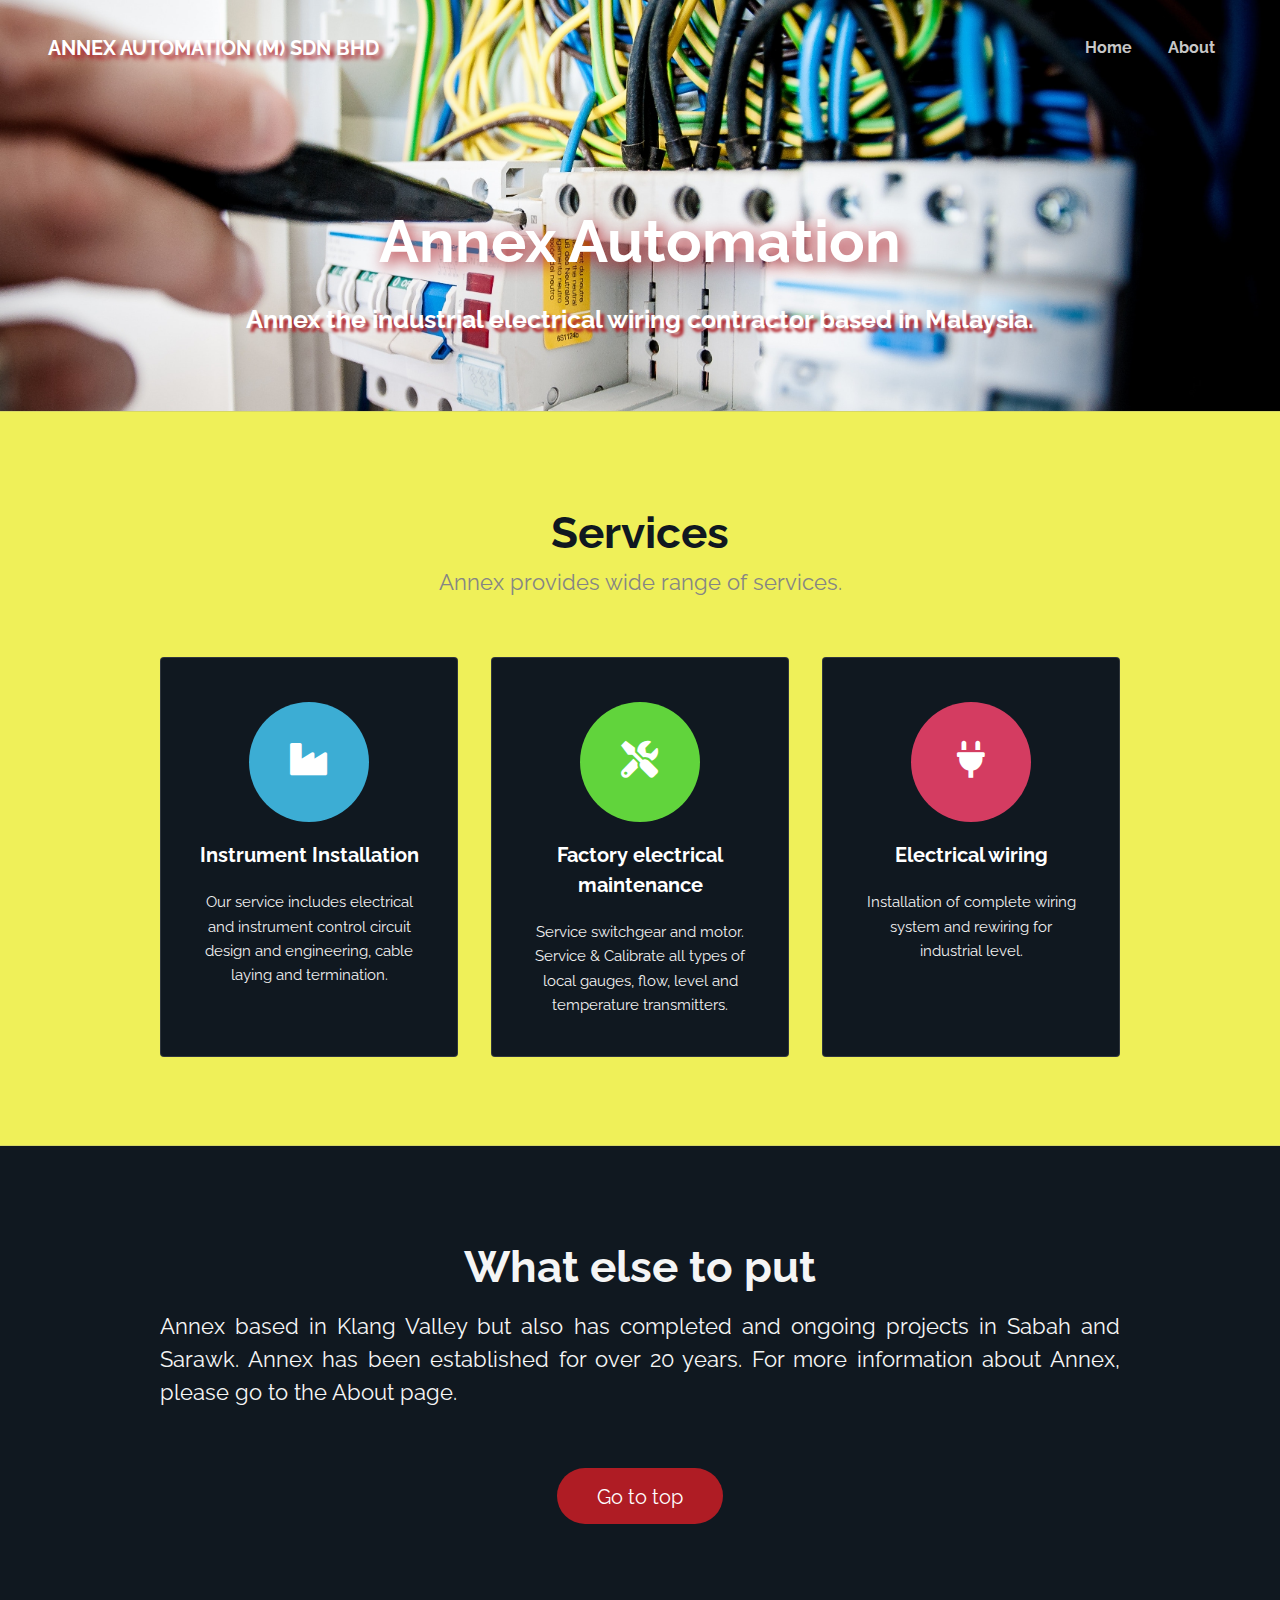
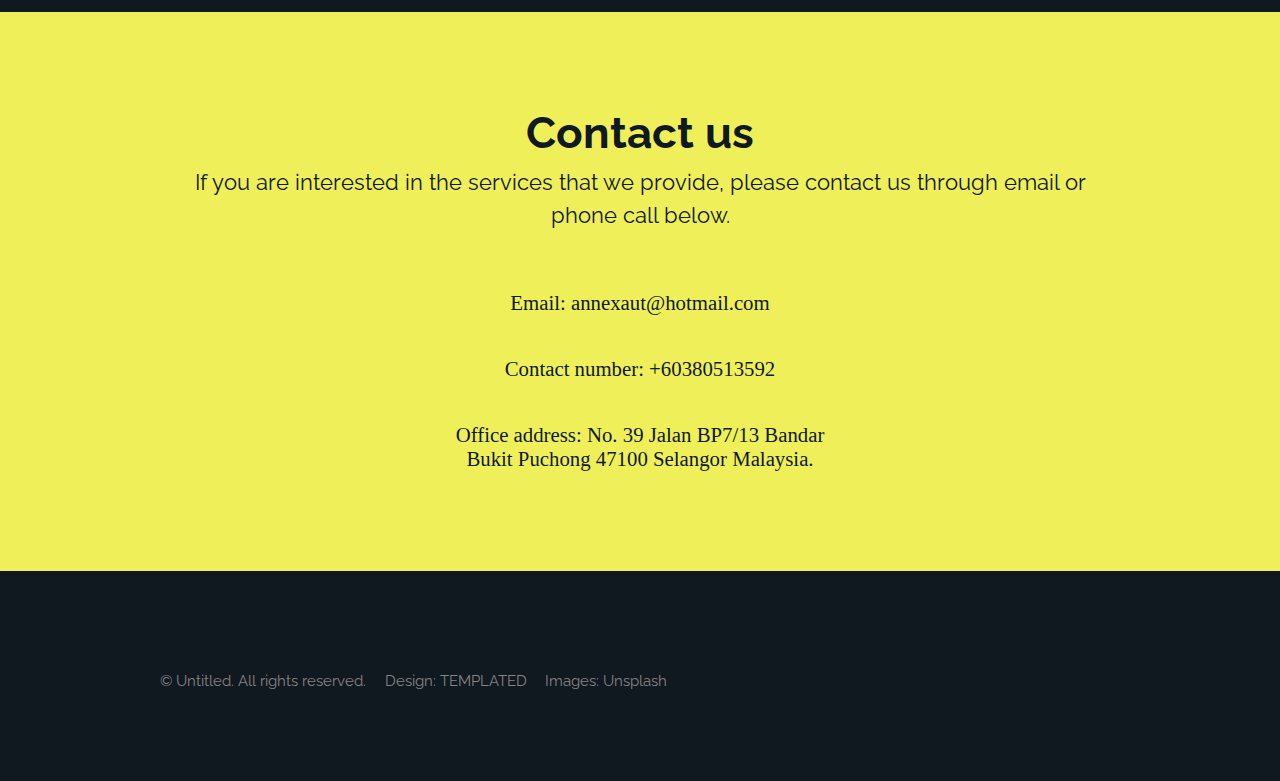
==== commit e7f4fd6f: "Changes- for publish" ====
--- a/index.html
+++ b/index.html
@@ -32,15 +32,16 @@
 					<ul>
 						<li><a href="index.html">Home</a></li>
 						<li><a href="About.html">About</a></li>
-						<li><a href="Contact.html">Contact</a></li>
 					</ul>
 				</nav>
 			</header>
 
+
+
 		<!-- Banner -->
 			<section id="banner">
-				<h2>Annex Automation.</h2>
-				<p>Electrical...</p>
+				<h2>Annex Automation </h2>
+				<p>Annex the industrial electrical wiring contractor based in Malaysia. </p>
 <!--				<ul class="actions">-->
 <!--					<li>-->
 <!--						<a href="#" class="button big">Lorem ipsum dol</a>-->
@@ -54,8 +55,8 @@
 			<section id="one" class="wrapper style1 special">
 				<div class="container">
 					<header class="major">
-						<h2>Services</h2>
-						<p>We provide wide range of services</p>
+						<h2>Services  </h2>
+						<p>Annex provides wide range of services. </p>
 					</header>
 					<div class="row 150%">
 						<div class="4u 12u$(medium)">
@@ -87,8 +88,8 @@
 			<section id="two" class="wrapper style2 special">
 				<div class="container">
 					<header class="major">
-						<h2>What else to put</h2>  <!-- Fill in -->
-						<p>If you have any question please do not hesitate to contact us under the contact page above.</p>	<!-- Fill in -->
+						<h2 id="majorbottom">What else to put</h2>  <!-- Fill in -->
+						<p id="majorbottomp">Annex based in Klang Valley but also has completed and ongoing projects in Sabah and Sarawk. Annex has been established for over 20 years. For more information about Annex, please go to the About page.  </p>	<!-- Fill in -->
 					</header>
 <!--					<section class="profiles">  &lt;!&ndash; Stackholders Profile- Delete This?? &ndash;&gt;-->
 <!--						<div class="row">-->
@@ -115,7 +116,6 @@
 <!--						</div>-->
 <!--					</section>-->
 					<footer>
-						<p>Bottom part</p>
 						<ul class="actions">
 							<li>
 								<a href="#" class="button big">Go to top</a> <!-- I think this is a GO TOP Button? -->	
@@ -130,28 +130,31 @@
 				<div class="container">
 					<header class="major">
 						<h2>Contact us</h2>
-						<p>If you are interested in the services that we provide, please leave a message below.</p>
+						<p>If you are interested in the services that we provide, please contact us through email or phone call below.</p>
 					</header>
 				</div>
 				<div class="container 50%">
-					<form action="form-to-email.php" method="post" name="myemailform">
-						<div class="row uniform">
-							<div class="6u 12u$(small)">
-								<input name="name" id="name" value="" placeholder="Name" type="text">
-							</div>
-							<div class="6u$ 12u$(small)">
-								<input name="email" id="email" value="" placeholder="Email" type="email">
-							</div>
-							<div class="12u$">
-								<textarea name="message" id="message" placeholder="Message" rows="6"></textarea>
-							</div>
-							<div class="12u$">
-								<ul class="actions">
-									<li><input value="Send Message" class="special big" type="submit"></li>
-								</ul>
-							</div>
-						</div>
-					</form>
+<!--					<form action="form-to-email.php" method="post" name="myemailform">-->
+<!--						<div class="row uniform">-->
+<!--							<div class="6u 12u$(small)">-->
+<!--								<input name="name" id="name" value="" placeholder="Name" type="text">-->
+<!--							</div>-->
+<!--							<div class="6u$ 12u$(small)">-->
+<!--								<input name="email" id="email" value="" placeholder="Email" type="email">-->
+<!--							</div>-->
+<!--							<div class="12u$">-->
+<!--								<textarea name="message" id="message" placeholder="Message" rows="6"></textarea>-->
+<!--							</div>-->
+<!--							<div class="12u$">-->
+<!--								<ul class="actions">-->
+<!--									<li><input value="Send Message" class="special big" type="submit"></li>-->
+<!--								</ul>-->
+<!--							</div>-->
+<!--						</div>-->
+<!--					</form>-->
+					<p class="Contactus">Email: annexaut@hotmail.com </p>
+ 					<p class="Contactus">Contact number: +60380513592 </p>
+					<p class="Contactus">Office address: No. 39 Jalan BP7/13 Bandar <br>Bukit Puchong  47100 Selangor Malaysia. </p>
 				</div>
 			</section>
 
--- a/css/style.css
+++ b/css/style.css
@@ -66,7 +66,17 @@
 	}
 
 	.major h2{
-		color: #ffffff;
+		color: #101820FF;
+	}
+
+	#majorbottom {
+		color: whitesmoke;
+		padding-bottom: 10px;
+	}
+
+	#majorbottomp{
+		color: whitesmoke;
+		text-align: justify;
 	}
 
 		h1 a, h2 a, h3 a, h4 a, h5 a, h6 a {
@@ -621,6 +631,11 @@
 				width: 100%;
 			}
 
+	.about-img {
+		width: 100%;
+		height: 500px;
+	}
+
 /* List */
 
 	ol {
@@ -1100,8 +1115,9 @@
 				color: black;
 				/*text-indent: 30pt;*/
 				font-size:1.3rem ;
-				font-family: Georgia;
-				line-height: 1.5;
+				font-family: "Times New Roman";
+				line-height: 1.3;
+				text-align: justify;
 			}
 
 			.major2cert{
@@ -1111,7 +1127,30 @@
 				line-height: 1.2;
 			}
 
+			.major3{
+				color: black;
+				/*text-indent: 30pt;*/
+				font-size:1.3rem ;
+				font-family: "Times New Roman";
+				padding-bottom: 0;
+				margin: 15px auto;
+			}
+
+			#major3{
+				display: flex;
+				flex-flow: column nowrap;
+				justify-content: center;
+				align-items: center;
+
+			}
+
 			/*Me: Added anbove*/
+
+.Contactus{
+	font-size: 1.3rem;
+	font-weight: 400;
+	font-family: "Times New Roman";
+}
 
 
 /* Banner */
@@ -1153,8 +1192,9 @@
 		#banner p {
 			color: #ffffff;
 			text-shadow: 4px 4px 3px  rgb(175, 28, 36);
-			font-size: 1.5em;
+			font-size: 1.7em;
 			margin-bottom: 1.75em;
+			font-weight: bold;
 		}
 
 /* Wrapper */
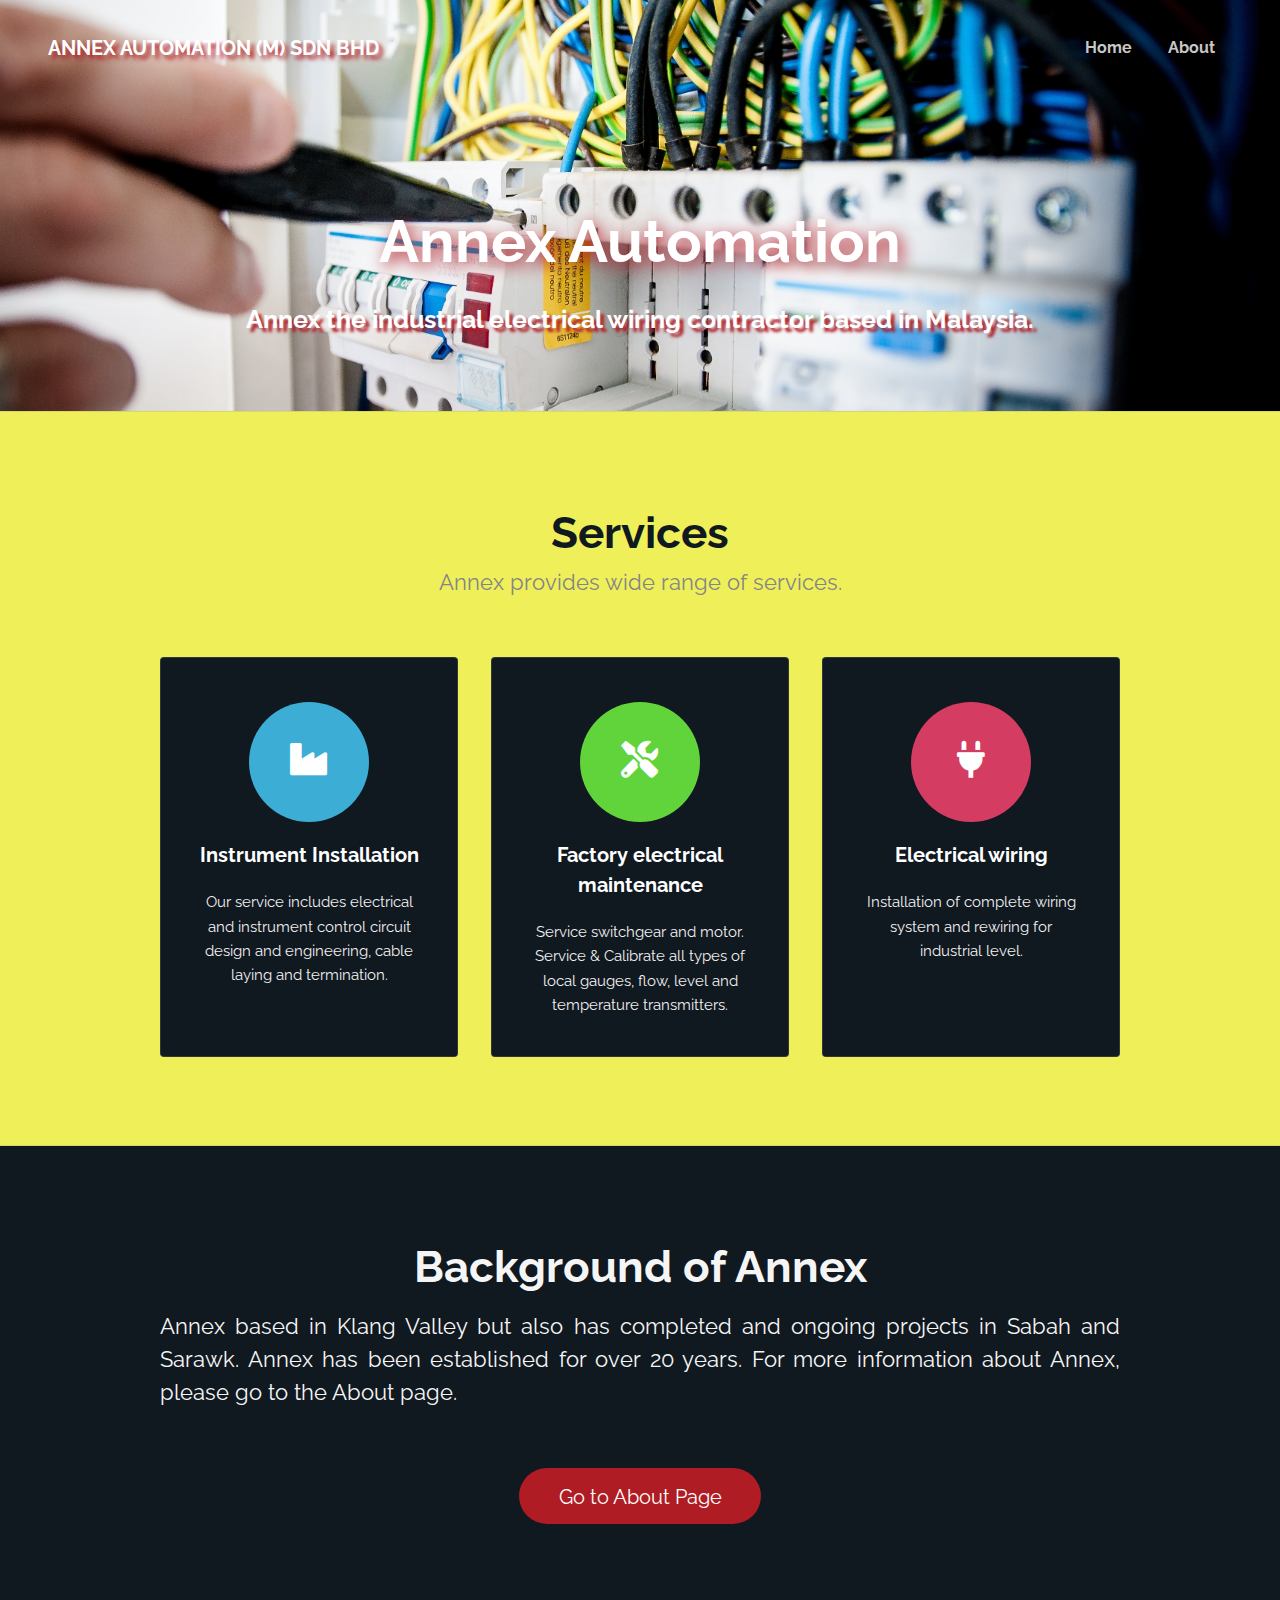
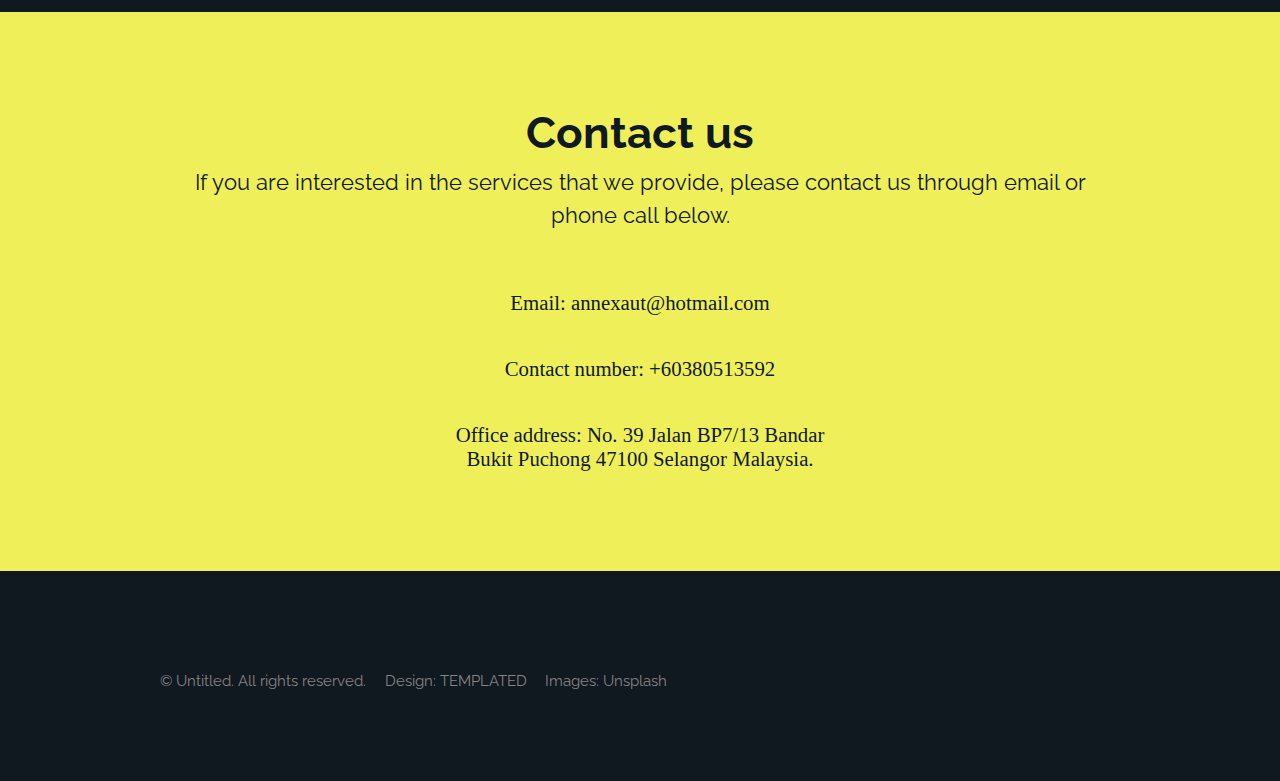
==== commit 86b371fb: "Update index.html" ====
--- a/index.html
+++ b/index.html
@@ -88,7 +88,7 @@
 			<section id="two" class="wrapper style2 special">
 				<div class="container">
 					<header class="major">
-						<h2 id="majorbottom">What else to put</h2>  <!-- Fill in -->
+						<h2 id="majorbottom">Background of Annex </h2>  <!-- Fill in -->
 						<p id="majorbottomp">Annex based in Klang Valley but also has completed and ongoing projects in Sabah and Sarawk. Annex has been established for over 20 years. For more information about Annex, please go to the About page.  </p>	<!-- Fill in -->
 					</header>
 <!--					<section class="profiles">  &lt;!&ndash; Stackholders Profile- Delete This?? &ndash;&gt;-->
@@ -118,7 +118,7 @@
 					<footer>
 						<ul class="actions">
 							<li>
-								<a href="#" class="button big">Go to top</a> <!-- I think this is a GO TOP Button? -->	
+								<a href="./About.html" class="button big">Go to About Page</a> <!-- I think this is a GO TOP Button? -->	
 							</li>
 						</ul>
 					</footer>
@@ -176,4 +176,4 @@
 			</footer>
 
 	</body>
-</html>+</html>
